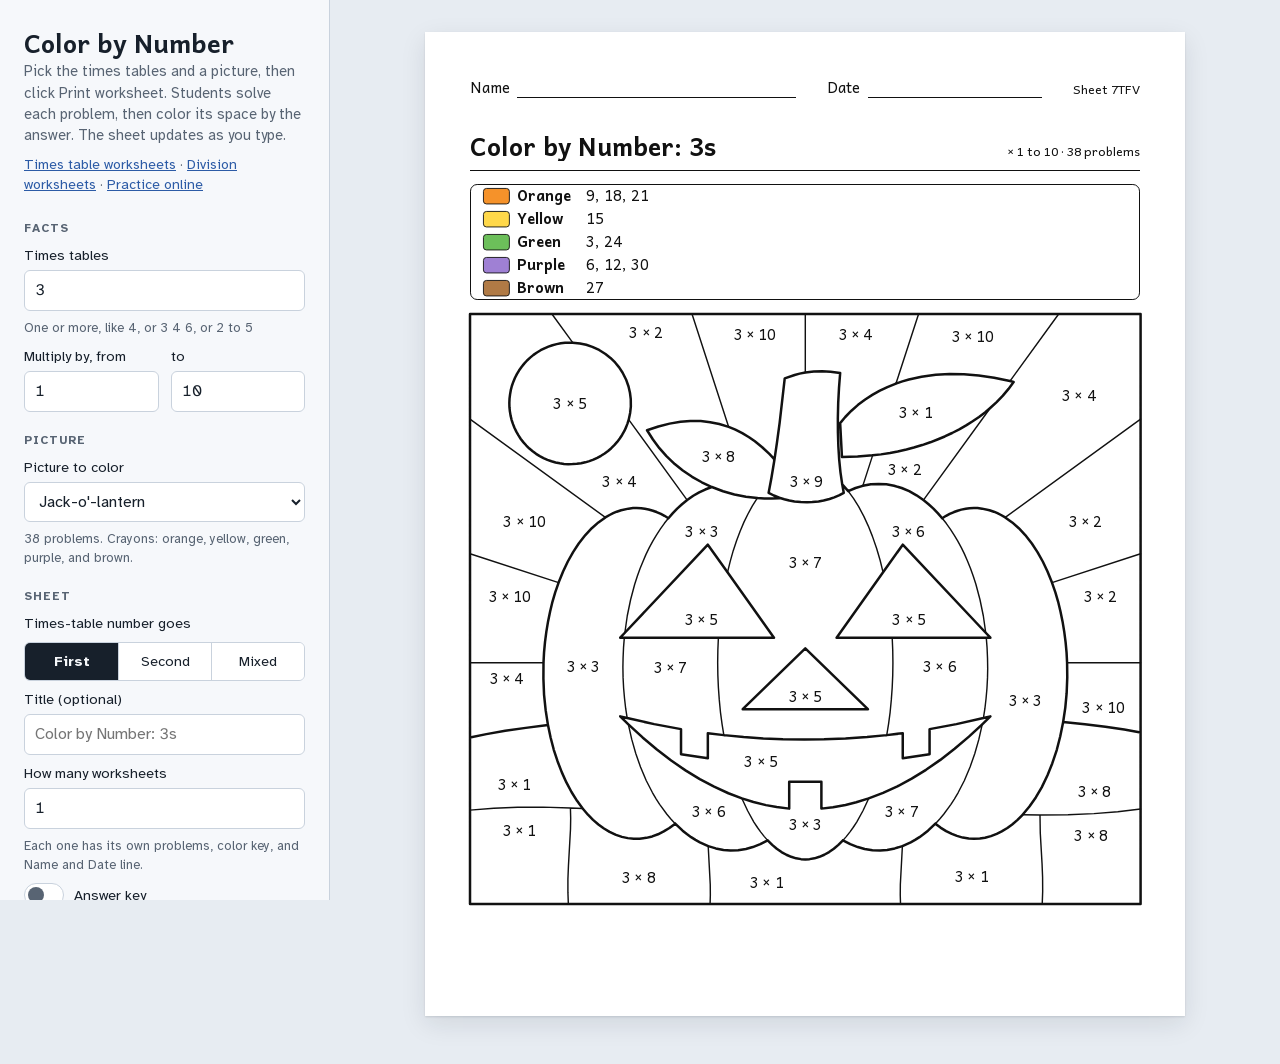
==== color-by-number/index.html @ a69d9760 "Turn the Halloween page into a Color by Number page The jack-o'-lantern is the first of many color-b" ====
<!doctype html>
<html lang="en">
<head>
<meta charset="utf-8">
<meta name="viewport" content="width=device-width, initial-scale=1">
<title>Color by Number</title>
<!-- Link previews: group texts and class emails show this title, text, and image. OG URLs must be absolute. -->
<meta name="description" content="Free printable color-by-number worksheets for times table practice. Pick the times tables and a picture, then print. Students solve each problem and color its space by the answer. Nothing to sign up for, and nothing is collected.">
<meta property="og:type" content="website">
<meta property="og:title" content="Color by Number">
<meta property="og:description" content="Free printable color-by-number worksheets. Pick the times tables and a picture, then print. Students color the picture by the answers.">
<meta property="og:url" content="https://www.andrew-mceachin.com/multiplication-worksheet/color-by-number/">
<meta property="og:image" content="https://www.andrew-mceachin.com/multiplication-worksheet/color-by-number/og-image.png">
<meta property="og:image:width" content="1200">
<meta property="og:image:height" content="630">
<meta name="twitter:card" content="summary_large_image">
<!-- Inline SVG favicon: a pencil-yellow tile with four colored squares, like a color key, so there is no extra file to serve. -->
<link rel="icon" href="data:image/svg+xml,%3Csvg xmlns='http://www.w3.org/2000/svg' viewBox='0 0 32 32'%3E%3Crect width='32' height='32' rx='7' fill='%23f5c13e'/%3E%3Cg stroke='%232a2206' stroke-width='1.8'%3E%3Crect x='6' y='6' width='9' height='9' rx='2' fill='%23f5922a'/%3E%3Crect x='17' y='6' width='9' height='9' rx='2' fill='%239f80d4'/%3E%3Crect x='6' y='17' width='9' height='9' rx='2' fill='%236cbf5a'/%3E%3Crect x='17' y='17' width='9' height='9' rx='2' fill='%23ffffff'/%3E%3C/g%3E%3C/svg%3E">
<link rel="stylesheet" href="../worksheet.css">
<style>
/* Page-only styles. Shared layout, panel, paper, and print rules are in
   worksheet.css. Below the header, the color key (1.3 in), the gap, and the
   picture (6.6 in) fill the 8.05 in the other pages give their grids. */

/* The Picture menu, styled like the text and number fields in worksheet.css. */
select {
  font: inherit;
  font-size: 1rem;
  color: var(--text);
  background: var(--field);
  border: 1px solid var(--line);
  border-radius: 6px;
  padding: 8px 10px;
  width: 100%;
  min-width: 0;
}
select:focus-visible { outline: 2px solid var(--blue); outline-offset: 2px; }

/* The color key: one row per color, each on one line: a swatch, the color's
   name, then its answers. Sizes in em follow the key's font size, which
   ColorByNumber.keyFont picks so the longest row fits. Its KEY_LEAD_EM is the
   swatch, name, and gaps set here. */
.cbn-key {
  flex: none;
  height: calc(var(--in) * 1.3);
  display: grid;
  grid-auto-rows: 1fr;
  align-items: center;
  padding: 0 calc(var(--in) * 0.14);
  border: calc(var(--in) * 0.014) solid var(--ink);
  border-radius: calc(var(--in) * 0.08);
  font-variant-numeric: tabular-nums lining-nums;
}
.cbn-row { display: flex; align-items: center; white-space: nowrap; line-height: 1.2; }
.cbn-swatch { flex: none; width: 1.8em; height: 1.1em; margin-right: 0.5em; overflow: visible; }
.cbn-swatch rect { stroke: var(--ink); stroke-width: 0.6px; }
.cbn-name { flex: none; width: 4em; margin-right: 0.6em; font-weight: 700; }

/* The picture, in hundredths of an inch (the SVG's units): the spaces, then
   the lines (thick where the color changes, thin between spaces of one
   color), then a label in each space, centered on its spot. The frame's line
   is half outside the picture, so the SVG doesn't clip it. */
.cbn-picture { display: block; flex: none; width: 100%; height: auto; overflow: visible; }
.cbn-lines path { fill: none; stroke: var(--ink); stroke-linejoin: round; stroke-linecap: round; }
.cbn-lines .outline { stroke-width: 2.8px; }
.cbn-lines .inner { stroke-width: 1.6px; }
.cbn-labels {
  font-family: var(--font-sheet);
  fill: var(--ink);
  text-anchor: middle;
  dominant-baseline: central;
  font-variant-numeric: tabular-nums lining-nums;
}
/* Answers on the key are bold, like the other pages' keys. */
.cbn-labels [data-part="answer"] { font-weight: 700; }
</style>
</head>
<body>
<div class="app">
  <aside class="panel">
    <div class="brand">
      <h1>Color by Number</h1>
      <p>Pick the times tables and a picture, then click Print worksheet. Students solve each problem, then color its space by the answer. The sheet updates as you type.</p>
      <p class="cross-link"><a href="../">Times table worksheets</a> · <a href="../division/">Division worksheets</a> · <a href="https://www.andrew-mceachin.com/times-tables-games/">Practice online</a></p>
    </div>

    <form id="settings" novalidate>
      <fieldset>
        <legend>Facts</legend>
        <label for="tables">Times tables
          <!-- Full keyboard on phones: the digit pad has no comma, dash, or space. -->
          <input id="tables" type="text" autocomplete="off" autocorrect="off" autocapitalize="off" spellcheck="false" value="3" aria-describedby="tables-msg">
        </label>
        <span id="tables-msg" class="hint">One or more, like 4, or 3 4 6, or 2 to 5</span>
        <div class="pair">
          <label for="from">Multiply by, from
            <input id="from" type="number" inputmode="numeric" min="0" max="99" value="1">
          </label>
          <label for="to">to
            <input id="to" type="number" inputmode="numeric" min="0" max="99" value="10">
          </label>
        </div>
        <span id="range-msg" class="err" hidden></span>
        <span id="facts-msg" class="err" hidden></span>
      </fieldset>

      <fieldset>
        <legend>Picture</legend>
        <!-- One option per picture loaded below, filled in by the page script. -->
        <label for="picture">Picture to color
          <select id="picture" aria-describedby="picture-hint"></select>
        </label>
        <span id="picture-hint" class="hint"></span>
      </fieldset>

      <fieldset>
        <legend>Sheet</legend>
        <span class="seg-caption" id="pos-label">Times-table number goes</span>
        <div class="seg" role="radiogroup" aria-labelledby="pos-label">
          <label><input type="radio" name="pos" id="pos-top" value="top" checked><span>First</span></label>
          <label><input type="radio" name="pos" id="pos-bottom" value="bottom"><span>Second</span></label>
          <label><input type="radio" name="pos" id="pos-mixed" value="mixed"><span>Mixed</span></label>
        </div>
        <label for="title">Title (optional)
          <input id="title" type="text" autocomplete="off" placeholder="Color by Number: 3s">
        </label>
        <label for="sheets">How many worksheets
          <input id="sheets" type="number" inputmode="numeric" min="1" max="40" value="1" aria-describedby="sheets-hint">
        </label>
        <span id="sheets-hint" class="hint">Each one has its own problems, color key, and Name and Date line.</span>
        <span id="sheets-msg" class="err" hidden></span>
        <!-- Not saved between visits, so nobody prints a key by accident. -->
        <label class="switch" for="answer-key">
          <input id="answer-key" type="checkbox" role="switch" autocomplete="off" aria-describedby="answer-key-hint">
          <span>Answer key</span>
        </label>
        <span id="answer-key-hint" class="hint">The key is the finished picture, with each answer in its space. Print one-sided, or the key lands on the back of the worksheet.</span>
      </fieldset>
    </form>

    <p class="summary" id="summary" aria-live="polite"></p>

    <div class="actions">
      <button type="button" class="btn-print" id="print">Print worksheet</button>
      <button type="button" class="btn-shuffle" id="shuffle">Shuffle again</button>
      <p class="print-note">Prints on letter paper: the worksheets, then their answer keys if the switch is on. Each shuffle makes new problems and a new color key for every worksheet.</p>
    </div>

    <p class="panel-footer"><a href="../privacy/">Privacy and data</a></p>
  </aside>

  <main class="preview" id="preview" aria-label="Worksheet preview"></main>
</div>

<script src="../worksheet-core.js"></script>
<script src="../worksheet-ui.js"></script>
<script src="color-by-number.js"></script>
<!-- The pictures, one file each, made by the drawings in tools/color-by-number/. The Picture menu lists them in this order. -->
<script src="pictures/jack-o-lantern.js"></script>
<script>
(function () {
  "use strict";

  // Shared logic lives in worksheet-core.js (pure) and worksheet-ui.js (DOM).
  // This page's own logic is in color-by-number.js (pure). Each picture is a
  // file in pictures/, drawn by its drawing in tools/color-by-number/.
  const C = window.WorksheetCore, UI = window.WorksheetUI, K = window.ColorByNumber, $ = UI.$;
  const PICTURES = window.ColorByNumberPictures;   // in the order the script tags load them
  const TABLES_HINT = "One or more, like 4, or 3 4 6, or 2 to 5";
  const TABLES_ERRORS = {
    empty: "Enter at least one times table, like 4.",
    format: "Use whole numbers from 0 to 99, like 4, or 3 4 6, or 2 to 5."
  };

  // The Picture menu, one option per picture. Filled in before saved settings
  // are restored, so a saved choice can find its option.
  for (const picture of PICTURES) {
    const option = UI.el("option", "", picture.title);
    option.value = picture.name;
    $("picture").append(option);
  }

  /** The chosen picture. A saved choice that's no longer offered falls back to the first. */
  function readPicture() {
    const picture = PICTURES.find((p) => p.name === $("picture").value) || PICTURES[0];
    $("picture").value = picture.name;
    return picture;
  }

  /** Where the table number goes: "top" (first), "bottom" (second), or "mixed". */
  const readPos = () => ["top", "bottom", "mixed"].find((v) => $("pos-" + v).checked) || "top";

  /** An SVG element with the given attributes. */
  function svgEl(tag, attrs = {}) {
    const n = document.createElementNS("http://www.w3.org/2000/svg", tag);
    for (const [k, v] of Object.entries(attrs)) n.setAttribute(k, v);
    return n;
  }

  /**
   * The color key: for each color, its swatch, its name, and the answers that
   * get it. data-color and data-answer mark the pieces the check reads back.
   */
  function buildKey(rows) {
    const box = UI.el("div", "cbn-key");
    box.setAttribute("translate", "no");   // browser translation must not rewrite the numbers
    box.style.fontSize = "calc(var(--in) * " + (K.keyFont(rows) / 72).toFixed(4) + ")";
    for (const row of rows) {
      const c = K.PALETTE.find((p) => p.color === row.color);
      const line = UI.el("div", "cbn-row");
      line.dataset.color = c.color;
      const swatch = svgEl("svg", { class: "cbn-swatch", viewBox: "0 0 18 11", "aria-hidden": "true" });
      swatch.append(svgEl("rect", { x: 0.3, y: 0.3, width: 17.4, height: 10.4, rx: 2, fill: c.fill }));
      const answers = UI.el("span");
      row.answers.forEach((a, i) => {
        if (i) answers.append(", ");
        const n = UI.el("span", "", String(a));
        n.dataset.answer = "";
        answers.append(n);
      });
      line.append(swatch, UI.el("span", "cbn-name", c.name), answers);
      box.append(line);
    }
    return box;
  }

  /**
   * The picture, with a label in every space: its problem on the worksheet,
   * or its answer on the answer key, whose spaces are painted their colors.
   * showAnswers must be exactly true, so a stray argument can't leak answers
   * onto a worksheet. data-part marks each piece of a label, so the check can
   * read it back, as on the other pages.
   */
  function buildPicture(picture, problems, showAnswers) {
    const key = showAnswers === true;
    const fill = new Map(K.PALETTE.map((c) => [c.color, c.fill]));
    // Labels are picture.labelPt points, in the picture's hundredths of an inch,
    // with the same air on each side of × as the times table page's one-line problems.
    const size = (picture.labelPt * 100) / 72, pad = (0.22 * size).toFixed(2);
    // translate="no": browser translation must not rewrite the numbers.
    const svg = svgEl("svg", {
      class: "cbn-picture", viewBox: "0 0 " + picture.width + " " + picture.height, role: "img", translate: "no",
      "aria-label": picture.title + ", a picture with " + picture.regions.length + " spaces to color" + (key ? ", colored in" : "")
    });
    const spaces = svgEl("g", { class: "cbn-spaces" });
    const lines = svgEl("g", { class: "cbn-lines" });
    const labels = svgEl("g", { class: "cbn-labels", "font-size": size.toFixed(3) });
    const part = (name, text, attrs) => {
      const n = svgEl("tspan", Object.assign({ "data-part": name }, attrs));
      n.textContent = text;
      return n;
    };
    picture.regions.forEach((r, i) => {
      spaces.append(svgEl("path", { "data-region": r.id, d: r.d, fill: key ? fill.get(r.color) : K.BLANK, "fill-rule": "evenodd" }));
      const label = svgEl("text", { "data-region": r.id, x: String(r.x), y: String(r.y) });
      const [a, b, product] = problems[i];
      if (key) label.append(part("answer", String(product)));
      else label.append(part("a", String(a)), part("sign", "×", { dx: pad }), part("b", String(b), { dx: pad }));
      labels.append(label);
    });
    lines.append(svgEl("path", { class: "outline", d: picture.outline }), svgEl("path", { class: "inner", d: picture.inner }));
    svg.append(spaces, lines, labels);
    return svg;
  }

  /**
   * Read one built page back as plain text for ColorByNumber.verifySheet: its
   * sheet code, its color key, and its picture's lines, spaces, and labels.
   * It reads every child of each part, so anything stray there fails the check.
   */
  function readPage(wrap) {
    const kids = (selector) => {
      const n = wrap.querySelector(selector);
      return n ? [...n.children] : [];
    };
    const text = (n) => (n ? n.textContent : null);
    return {
      codes: [...wrap.querySelectorAll("[data-code]")].map((n) => n.textContent),
      key: kids(".cbn-key").map((row) => ({
        color: row.dataset.color,
        name: text(row.querySelector(".cbn-name")),
        swatch: row.querySelector("rect") ? row.querySelector("rect").getAttribute("fill") : null,
        text: row.textContent,
        answers: [...row.querySelectorAll("[data-answer]")].map((n) => n.textContent)
      })),
      lines: kids(".cbn-lines").map((n) => n.getAttribute("d")),
      spaces: kids(".cbn-spaces").map((n) => ({ id: n.getAttribute("data-region"), d: n.getAttribute("d"), fill: n.getAttribute("fill") })),
      labels: kids(".cbn-labels").map((n) => ({
        id: n.getAttribute("data-region"), x: n.getAttribute("x"), y: n.getAttribute("y"), text: n.textContent,
        parts: [...n.querySelectorAll("[data-part]")].map((p) => [p.getAttribute("data-part"), p.textContent])
      }))
    };
  }

  /**
   * Draw every worksheet, then the answer keys when the Answer key switch is
   * on: all the worksheets first, then their keys in the same order. Pages are
   * built off screen, read back, and checked with ColorByNumber.verifySheet,
   * each key against its own worksheet. Only pages that pass go on screen, all
   * in one step, so no print path (the button, Cmd+P, the browser menu) can
   * reach a page that wasn't confirmed. Works like WorksheetUI.renderSheets.
   * Returns "ok", or "failed" when a check failed (the summary says so).
   */
  function renderSheets(picture, plans, factCount, title, rangeText) {
    const withKey = $("answer-key").checked;
    const count = plans.length;
    const meta = rangeText + "  ·  " + picture.regions.length + " problems";

    function buildPage(plan, s, code, isKey) {
      const wrap = UI.el("section", "sheet-wrap");
      // Preview-only label above the page (print hides it; CSS sets it in capitals).
      const which = count > 1 ? " " + (s + 1) + " of " + count : "";
      if (withKey || count > 1) wrap.append(UI.el("p", "page-label", (isKey ? "Answer key" : "Worksheet") + which));
      const paper = UI.el("div", "paper");
      paper.append(UI.buildHeader(title, meta, code, isKey), buildKey(plan.key), buildPicture(picture, plan.printed, isKey));
      wrap.append(paper);
      return wrap;
    }

    // The worksheets first. If any fails its check, show nothing at all.
    let built;
    try {
      built = plans.map((plan, s) => {
        const code = K.sheetCode(picture, plan.printed, plan.key);
        const wrap = buildPage(plan, s, code, false);
        const read = readPage(wrap);
        K.verifySheet(picture, read, null);
        return { plan, code, wrap, read };
      });
    } catch (e) {
      console.error("Worksheet check failed:", e);
      $("preview").replaceChildren();
      $("summary").textContent = UI.SHEET_FAILED;
      return "failed";
    }
    const sheetWraps = built.map((b) => b.wrap);

    // Then the keys, each checked against its worksheet as it was read back.
    // If any fails, the worksheets still show and no key does.
    let keyWraps = [];
    if (withKey) {
      try {
        keyWraps = built.map((b, s) => {
          const wrap = buildPage(b.plan, s, b.code, true);
          K.verifySheet(picture, b.read, readPage(wrap));
          return wrap;
        });
      } catch (e) {
        console.error("Answer key check failed:", e);
        $("preview").replaceChildren(...sheetWraps);
        $("summary").textContent = UI.KEY_FAILED;
        return "failed";
      }
    }
    $("preview").replaceChildren(...sheetWraps, ...keyWraps);

    const pagesText = withKey
      ? " Fills " + count + (count === 1 ? " page" : " pages") + ", plus " + count + " for the answer " + (count === 1 ? "key." : "keys.")
      : count > 1 ? " Fills " + count + " pages." : "";
    $("summary").replaceChildren(
      ...(count > 1 ? [UI.el("strong", "", UI.sheetsText(count)), document.createTextNode(", each with ")] : []),
      UI.el("strong", "", picture.regions.length + " problems"), document.createTextNode(" from "),
      UI.el("strong", "", factCount + (factCount === 1 ? " fact" : " facts")),
      document.createTextNode(", in " + K.pictureColors(picture).length + " colors. " + K.coverageText(plans.map((p) => p.problems), factCount) + pagesText)
    );
    return "ok";
  }

  function render(seed) {
    // The picture first: it says how many colors the facts must cover.
    const picture = readPicture();
    const colors = K.pictureColors(picture);
    const names = colors.map((c) => c.name.toLowerCase());
    $("picture-hint").textContent = picture.regions.length + " problems. Crayons: " +
      (names.length > 1 ? names.slice(0, -1).join(", ") + ", and " + names[names.length - 1] : names[0]) + ".";
    // Check every field first so all errors show at once.
    const parsed = C.parseNumberList($("tables").value, 0);
    UI.setMsg($("tables-msg"), parsed.error ? TABLES_ERRORS[parsed.error] : TABLES_HINT, !!parsed.error, [$("tables")]);
    const range = UI.readRange();
    const count = UI.readSheetCount();
    const tables = parsed.error || !range ? null : parsed.numbers;
    // Mixed builds the facts table-first, then flips half of them once planned.
    const pos = readPos();
    const facts = tables && C.multiplicationFacts(tables, range.from, range.to, pos !== "bottom");
    // Each color needs answers of its own, so the facts need as many different
    // answers as the picture has colors. The 0s alone have just one.
    const answers = facts ? new Set(facts.map((f) => f[2])).size : 0;
    const tooFew = !!facts && answers < colors.length;
    UI.setMsg($("facts-msg"), tooFew ? "These facts have only " + answers + (answers === 1 ? " answer" : " different answers") +
      ", and the picture needs " + colors.length + ", one for each color. Add a times table or widen the range." : "",
      tooFew, tooFew ? [$("tables"), $("from"), $("to")] : []);
    if (!facts || tooFew || !count) return "invalid";

    // Each worksheet plans from its own seed. One generator for both steps, so
    // switching to Mixed keeps the problems and only flips half of them.
    const plans = C.sheetSeeds(seed, count).map((s) => {
      const rand = C.mulberry32(s);
      const plan = K.planSheet(picture, facts, rand);
      return Object.assign(plan, { printed: pos === "mixed" ? C.mixOrder(plan.problems, rand) : plan.problems });
    });

    const autoTitle = "Color by Number: " + C.listLabel(tables, "s");
    $("title").placeholder = autoTitle;
    return renderSheets(picture, plans, facts.length, $("title").value.trim() || autoTitle, "× " + range.from + " to " + range.to);
  }

  UI.start({
    storeKey: "color-by-number:v1",
    fields: ["picture", "tables", "from", "to", "sheets", "title"],
    render,
    getExtra: () => ({ pos: readPos() }),
    applyExtra: (d) => { if (d.pos === "bottom" || d.pos === "mixed") $("pos-" + d.pos).checked = true; }
  });
})();
</script>
</body>
</html>
---- worksheet.css ----
/* Shared styles for the worksheet pages, including the stacked problem the
   times table and division pages print, and the fonts and colors the privacy
   page uses too. A page keeps only styles no other page uses inline: the
   one-line problem on the times table page, long division on the division
   page, the color key and picture on the Color by Number page, and the privacy
   page's reading column.

   Layout: settings column on the left, letter-size paper preview on the right. Stacks on phones. */

/* Fonts are served from this site (fonts/), not a font service, so the pages
   contact no other site (see privacy/). These are the "latin" subsets Google
   Fonts serves: English letters, digits, ×, ÷, and the en dash in titles.
   Other characters fall back to the system fonts in --font-sheet and
   --font-ui. Licenses: fonts/OFL-*.txt. */
@font-face { font-family: "Andika"; font-weight: 400; font-display: swap; src: url("fonts/andika-400.woff2") format("woff2"); }
@font-face { font-family: "Andika"; font-weight: 700; font-display: swap; src: url("fonts/andika-700.woff2") format("woff2"); }
@font-face { font-family: "Atkinson Hyperlegible"; font-weight: 400; font-display: swap; src: url("fonts/atkinson-hyperlegible-400.woff2") format("woff2"); }
@font-face { font-family: "Atkinson Hyperlegible"; font-weight: 700; font-display: swap; src: url("fonts/atkinson-hyperlegible-700.woff2") format("woff2"); }

:root {
  --desk: #e7ecf2;
  --surface: #f6f8fb;
  --text: #17202b;
  --muted: #586473;
  --line: #c9d2dd;
  --field: #ffffff;
  --pencil: #f5c13e;
  --pencil-ink: #2a2206;
  --blue: #2c5ba6;
  --error: #b42318;
  /* Paper stays paper in both themes. */
  --paper: #ffffff;
  --ink: #111111;
  --rule: #9aa3ad;
  --font-sheet: "Andika", "Avenir Next", "Segoe UI", system-ui, sans-serif;
  --font-ui: "Atkinson Hyperlegible", system-ui, -apple-system, "Segoe UI", sans-serif;
  color-scheme: light;
}
@media (prefers-color-scheme: dark) {
  :root {
    --desk: #0f141b;
    --surface: #161d26;
    --text: #e4e9ef;
    --muted: #98a4b2;
    --line: #2b3542;
    --field: #0f141b;
    --pencil: #f5c13e;
    --pencil-ink: #2a2206;
    --blue: #8eb2ef;
    --error: #ff8f86;
    color-scheme: dark;
  }
}

* { box-sizing: border-box; }
html, body { margin: 0; }
body {
  background: var(--desk);
  color: var(--text);
  font: 15px/1.45 var(--font-ui);
}

.app {
  display: grid;
  grid-template-columns: minmax(270px, 330px) minmax(0, 1fr);
  min-height: 100vh;
}

/* ---------- Settings panel ---------- */
.panel {
  background: var(--surface);
  border-right: 1px solid var(--line);
  padding: 28px 24px 32px;
  display: flex;
  flex-direction: column;
  gap: 24px;
  position: sticky;
  top: 0;
  height: 100vh;
  overflow-y: auto;
}
.brand h1 {
  font-family: var(--font-sheet);
  font-weight: 700;
  font-size: 1.6rem;
  line-height: 1.15;
  margin: 0 0 4px;
  text-wrap: balance;
}
.brand p { margin: 0; color: var(--muted); font-size: 0.92rem; }

form { display: flex; flex-direction: column; gap: 20px; }
fieldset { border: 0; margin: 0; padding: 0; display: flex; flex-direction: column; gap: 8px; min-width: 0; }
legend {
  font-size: 0.74rem;
  font-weight: 700;
  letter-spacing: 0.08em;
  text-transform: uppercase;
  color: var(--muted);
  padding: 0;
  margin-bottom: 8px;
}
label { display: flex; flex-direction: column; gap: 4px; font-size: 0.9rem; }
.pair { display: grid; grid-template-columns: 1fr 1fr; gap: 12px; }

input[type="text"], input[type="number"] {
  font: inherit;
  font-size: 1rem;
  color: var(--text);
  background: var(--field);
  border: 1px solid var(--line);
  border-radius: 6px;
  padding: 8px 10px;
  width: 100%;
  min-width: 0;
  font-variant-numeric: tabular-nums;
}
input:focus-visible, button:focus-visible {
  outline: 2px solid var(--blue);
  outline-offset: 2px;
}
input[aria-invalid="true"] { border-color: var(--error); }
.hint { font-size: 0.82rem; color: var(--muted); }
.err { font-size: 0.82rem; color: var(--error); }

/* Answer key switch: a checkbox drawn as an on/off switch. Colors follow the
   times table page's segmented control: field color when off, text color when on. */
label.switch { flex-direction: row; align-items: center; gap: 10px; cursor: pointer; }
.switch input {
  appearance: none;
  -webkit-appearance: none;
  flex: none;
  position: relative;
  width: 40px;
  height: 24px;
  margin: 0;
  border: 1px solid var(--line);
  border-radius: 12px;
  background: var(--field);
  cursor: pointer;
  transition: background-color 0.15s;
}
.switch input::before {
  content: "";
  position: absolute;
  top: 3px;
  left: 3px;
  width: 16px;
  height: 16px;
  border-radius: 50%;
  background: var(--muted);
  transition: transform 0.15s;
}
.switch input:checked { background: var(--text); border-color: var(--text); }
.switch input:checked::before { background: var(--surface); transform: translateX(16px); }

/* Segmented control (radio buttons drawn as one bar), like the Layout choice
   on both pages (two options) and the times table page's "Times-table number
   goes" (three). Every option gets an equal share of the width. */
.seg-caption { font-size: 0.9rem; }
.seg {
  display: grid;
  grid-auto-flow: column;
  grid-auto-columns: 1fr;
  border: 1px solid var(--line);
  border-radius: 6px;
  overflow: hidden;
}
.seg label { position: relative; display: block; }
.seg input { position: absolute; opacity: 0; inset: 0; margin: 0; cursor: pointer; }
.seg span {
  display: block;
  text-align: center;
  padding: 8px 6px;
  font-size: 0.9rem;
  background: var(--field);
  cursor: pointer;
}
.seg label + label span { border-left: 1px solid var(--line); }
.seg input:checked + span { background: var(--text); color: var(--surface); font-weight: 700; }
.seg input:focus-visible + span { outline: 2px solid var(--blue); outline-offset: 2px; }

.summary {
  font-size: 0.88rem;
  color: var(--muted);
  border-top: 1px solid var(--line);
  padding-top: 16px;
  margin: 0;
}
.summary strong { color: var(--text); font-variant-numeric: tabular-nums; }

.actions { display: flex; flex-direction: column; gap: 10px; }
button {
  font: inherit;
  font-weight: 700;
  font-size: 1rem;
  border-radius: 6px;
  padding: 11px 14px;
  cursor: pointer;
  border: 1px solid transparent;
}
.btn-print { background: var(--pencil); color: var(--pencil-ink); }
.btn-print:hover { filter: brightness(1.05); }
.btn-print:disabled { opacity: 0.5; cursor: not-allowed; }
.btn-shuffle { background: transparent; color: var(--text); border-color: var(--line); }
.btn-shuffle:hover { border-color: var(--muted); }
.print-note { font-size: 0.8rem; color: var(--muted); margin: 0; }
.brand .cross-link { font-size: 0.88rem; margin: 8px 0 0; }
.cross-link a, .panel-footer a { color: var(--blue); }
/* The privacy link, at the very bottom of the panel. margin-top: auto pushes
   it down when the panel is taller than its contents. */
.panel-footer { font-size: 0.82rem; margin: auto 0 0; }

/* ---------- Preview ---------- */
.preview {
  padding: 32px 32px 48px;
  display: flex;
  flex-direction: column;
  align-items: center;
  gap: 28px;
  min-width: 0;
}
.sheet-wrap { width: min(100%, 760px); container-type: inline-size; }
/* While a setting needs fixing, the last good sheet stays up but dimmed, and it
   won't print (see the print rules below), matching the disabled Print button. */
.preview.stale .sheet-wrap { opacity: 0.4; }
.page-label {
  font-size: 0.78rem;
  letter-spacing: 0.06em;
  text-transform: uppercase;
  color: var(--muted);
  margin: 0 0 8px;
}

/* All sheet sizes are in inches so screen and print match. */
.paper {
  --in: calc(100cqw / 8.5);
  width: 100%;
  aspect-ratio: 8.5 / 11;
  background: var(--paper);
  color: var(--ink);
  padding: calc(var(--in) * 0.5);
  display: flex;
  flex-direction: column;
  gap: calc(var(--in) * 0.15);
  font-family: var(--font-sheet);
  box-shadow: 0 1px 2px rgba(15, 25, 40, 0.12), 0 8px 24px rgba(15, 25, 40, 0.10);
  overflow: hidden;
}
.ws-head {
  height: calc(var(--in) * 1.05);
  display: flex;
  flex-direction: column;
  justify-content: space-between;
  border-bottom: calc(var(--in) * 0.014) solid var(--ink);
  padding-bottom: calc(var(--in) * 0.1);
  flex: none;
}
.ws-fields {
  display: flex;
  gap: calc(var(--in) * 0.35);
  font-size: calc(var(--in) * 12 / 72);
}
.ws-field { display: flex; align-items: flex-end; gap: calc(var(--in) * 0.08); }
.ws-field.name { flex: 1 1 auto; }
.ws-field.date { flex: 0 0 calc(var(--in) * 2.4); }
.ws-field .blank { flex: 1; border-bottom: calc(var(--in) * 0.01) solid var(--ink); height: 1.1em; }
/* Answer key pages put this label where Name and Date go. */
.ws-key-label { align-self: flex-end; font-weight: 700; letter-spacing: 0.06em; text-transform: uppercase; }
/* The sheet code matches a key to its worksheet: small, at the right end of the line. */
.ws-code {
  align-self: flex-end;
  margin-left: auto;
  font-size: calc(var(--in) * 10 / 72);
  white-space: nowrap;
  font-variant-numeric: tabular-nums;
}
.ws-title {
  display: flex;
  justify-content: space-between;
  align-items: baseline;
  gap: calc(var(--in) * 0.2);
}
.ws-title h2 {
  margin: 0;
  font-size: calc(var(--in) * 20 / 72);
  font-weight: 700;
  line-height: 1.1;
  white-space: nowrap;
  overflow: hidden;
  text-overflow: ellipsis;
  min-width: 0;
}
.ws-meta {
  font-size: calc(var(--in) * 10 / 72);
  white-space: nowrap;
  font-variant-numeric: tabular-nums;
}

.ws-grid { display: grid; flex: none; }

/* One stacked problem, on both pages: the top number, then the sign and the
   bottom number over a rule. Built by WorksheetUI.stackedProblem. */
.stacked {
  justify-self: center;
  align-self: start;
  width: 2.8em;
  padding-top: 0.35em;
  line-height: 1.2;
  text-align: right;
  font-variant-numeric: tabular-nums lining-nums;
}
.stacked .n2 {
  display: flex;
  justify-content: space-between;
  border-bottom: 0.08em solid var(--ink);
  padding-bottom: 0.05em;
}
/* The answer spot under the rule: empty on the worksheet, filled on the answer
   key. Rows already leave room for it, so nothing moves. Flex end keeps the
   answer under the ones digits; if a wide fallback font makes 9801 wider than
   the problem, it spills left into the cell's spare room, not into a neighbor. */
.stacked .ans {
  display: flex;
  justify-content: flex-end;
  padding-top: 0.12em;
  font-weight: 700;
}
@media (max-width: 820px) {
  .app { grid-template-columns: minmax(0, 1fr); }
  .panel { position: static; height: auto; border-right: 0; border-bottom: 1px solid var(--line); padding: 24px 16px; }
  .preview { padding: 24px 16px 40px; }
}
@media (prefers-reduced-motion: reduce) { * { transition: none !important; } }

/* ---------- Print: only the sheets, one per page ----------
   The page margins hold the 0.5 in border that the paper's padding draws on
   screen, and the paper takes only the height it needs: the header, the gap,
   and the grid come to 9.25 in (GRID_H in worksheet-core.js), well inside the
   10 in between the margins. Phones and some browsers ignore @page margins
   and use their own, and iPhone Safari adds a footer, so the spare room keeps
   each sheet on one page there too. A fixed-height paper on a zero-margin
   page did not fit: it overflowed onto a second page. */
@media print {
  @page { size: letter; margin: 0.5in; }
  html, body { background: #fff; }
  .panel, .page-label { display: none !important; }
  .app { display: block; min-height: 0; }
  .preview { display: block; padding: 0; }
  .preview.stale { display: none; }
  .sheet-wrap { width: 7.5in; margin: 0 auto; container-type: normal; }
  .paper {
    --in: 1in;
    width: 7.5in;
    height: auto;
    aspect-ratio: auto;
    padding: 0;
    box-shadow: none;
    break-inside: avoid;
    break-after: page;
  }
  .sheet-wrap:last-child .paper { break-after: auto; }
}
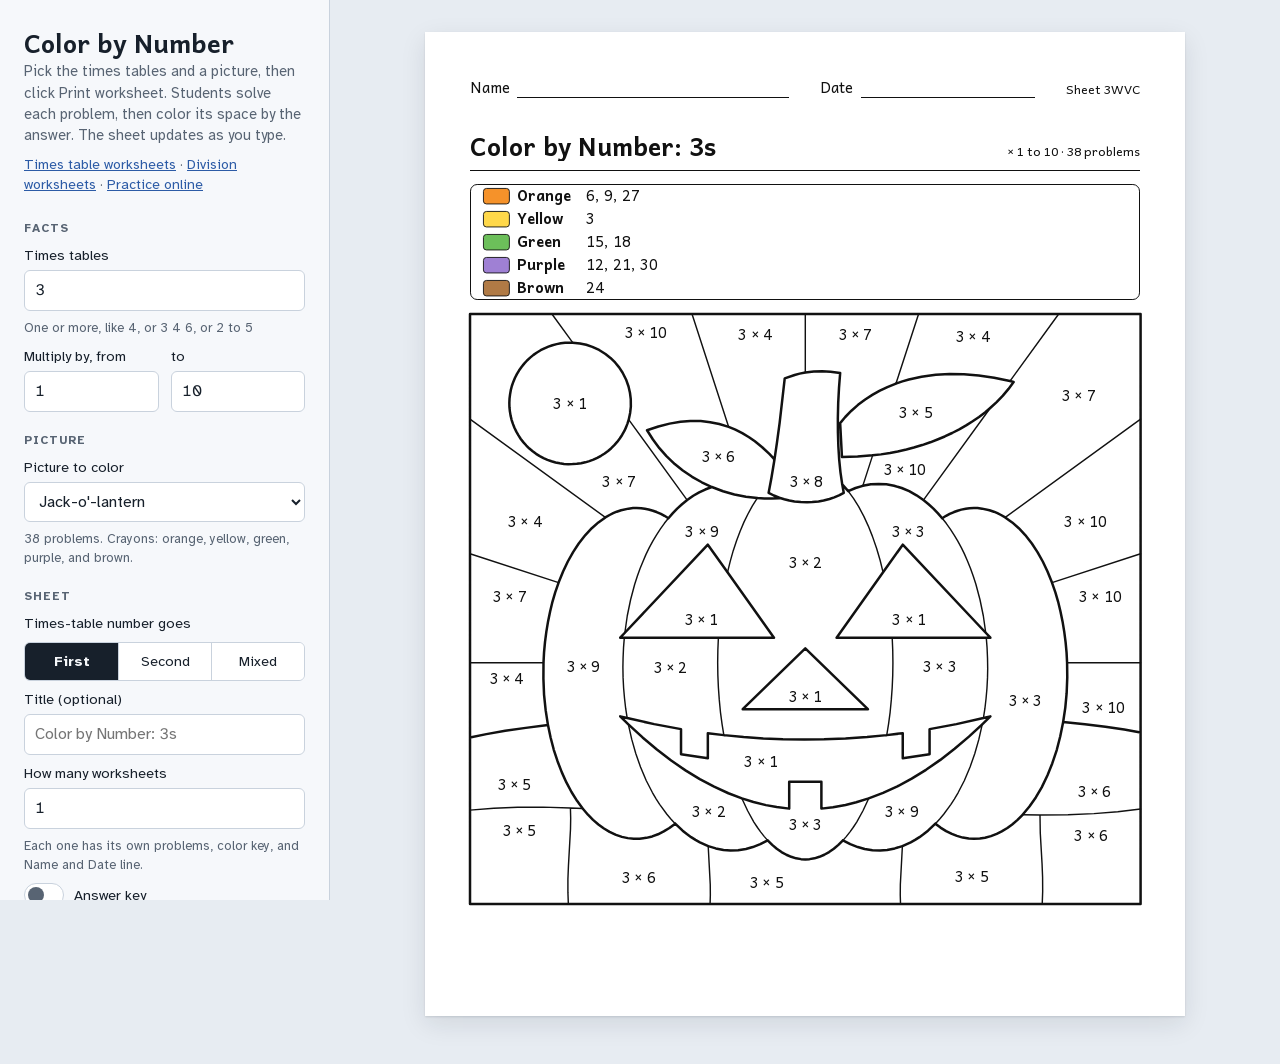
==== commit f0f2e754: "Move the worksheets to worksheets.hearthandwit.com The custom domain (CNAME), the pages' own address" ====
--- a/color-by-number/index.html
+++ b/color-by-number/index.html
@@ -9,8 +9,8 @@
 <meta property="og:type" content="website">
 <meta property="og:title" content="Color by Number">
 <meta property="og:description" content="Free printable color-by-number worksheets. Pick the times tables and a picture, then print. Students color the picture by the answers.">
-<meta property="og:url" content="https://www.andrew-mceachin.com/multiplication-worksheet/color-by-number/">
-<meta property="og:image" content="https://www.andrew-mceachin.com/multiplication-worksheet/color-by-number/og-image.png">
+<meta property="og:url" content="https://worksheets.hearthandwit.com/color-by-number/">
+<meta property="og:image" content="https://worksheets.hearthandwit.com/color-by-number/og-image.png">
 <meta property="og:image:width" content="1200">
 <meta property="og:image:height" content="630">
 <meta name="twitter:card" content="summary_large_image">
@@ -81,7 +81,7 @@
     <div class="brand">
       <h1>Color by Number</h1>
       <p>Pick the times tables and a picture, then click Print worksheet. Students solve each problem, then color its space by the answer. The sheet updates as you type.</p>
-      <p class="cross-link"><a href="../">Times table worksheets</a> · <a href="../division/">Division worksheets</a> · <a href="https://www.andrew-mceachin.com/times-tables-games/">Practice online</a></p>
+      <p class="cross-link"><a href="../">Times table worksheets</a> · <a href="../division/">Division worksheets</a> · <a href="https://timestables.hearthandwit.com/">Practice online</a></p>
     </div>
 
     <form id="settings" novalidate>
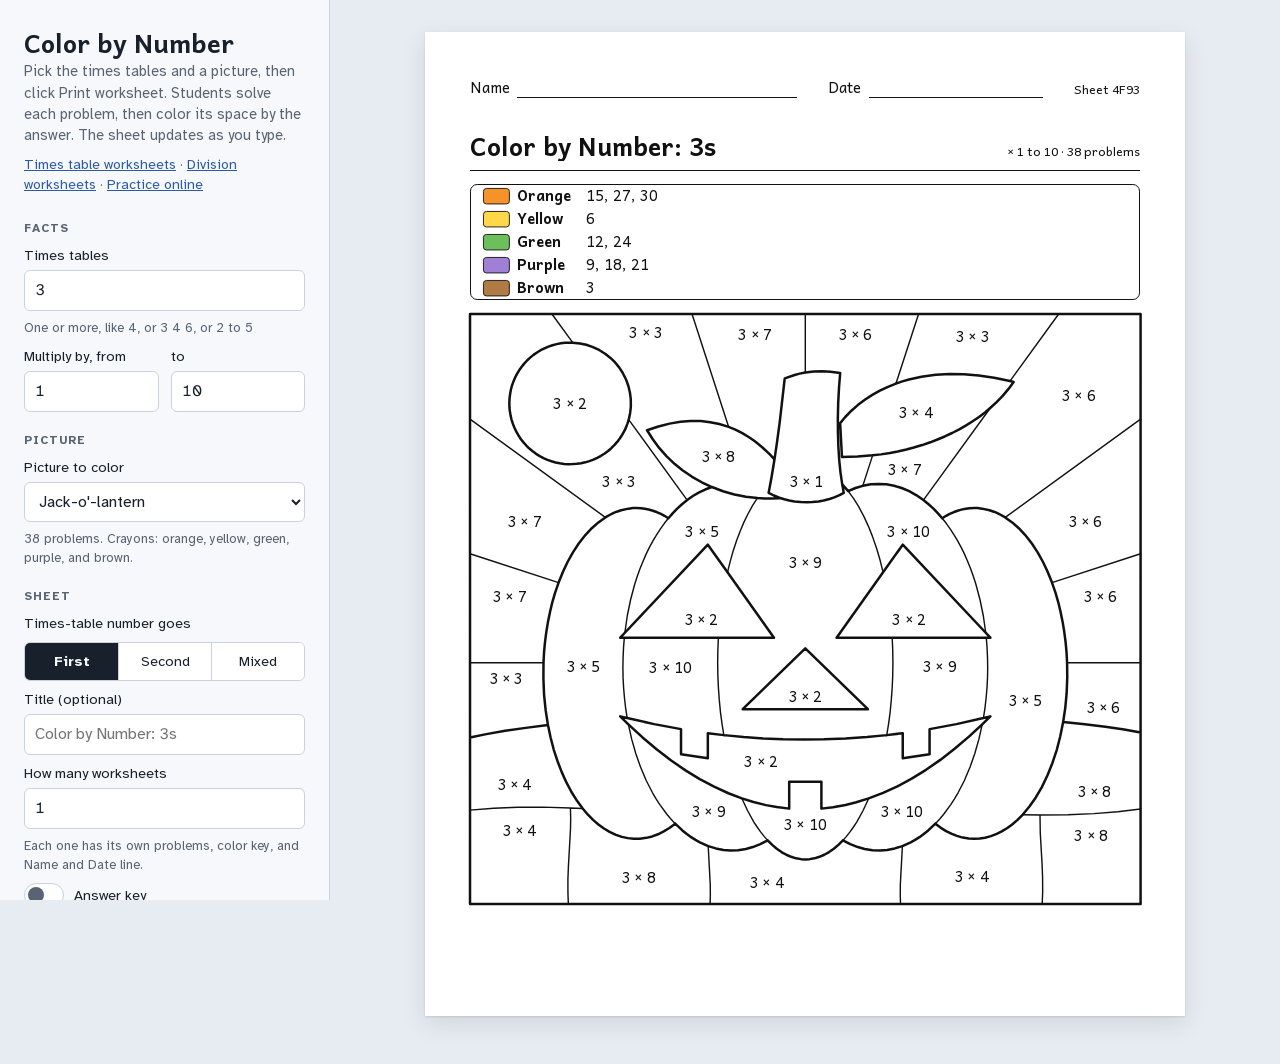
==== commit 0c440a3b: "Give the worksheets their own tab icon The times table page used the same yellow times-sign icon as " ====
--- a/color-by-number/index.html
+++ b/color-by-number/index.html
@@ -14,8 +14,8 @@
 <meta property="og:image:width" content="1200">
 <meta property="og:image:height" content="630">
 <meta name="twitter:card" content="summary_large_image">
-<!-- Inline SVG favicon: a pencil-yellow tile with four colored squares, like a color key, so there is no extra file to serve. -->
-<link rel="icon" href="data:image/svg+xml,%3Csvg xmlns='http://www.w3.org/2000/svg' viewBox='0 0 32 32'%3E%3Crect width='32' height='32' rx='7' fill='%23f5c13e'/%3E%3Cg stroke='%232a2206' stroke-width='1.8'%3E%3Crect x='6' y='6' width='9' height='9' rx='2' fill='%23f5922a'/%3E%3Crect x='17' y='6' width='9' height='9' rx='2' fill='%239f80d4'/%3E%3Crect x='6' y='17' width='9' height='9' rx='2' fill='%236cbf5a'/%3E%3Crect x='17' y='17' width='9' height='9' rx='2' fill='%23ffffff'/%3E%3C/g%3E%3C/svg%3E">
+<!-- Inline SVG favicon, so there is no extra file to serve: the worksheets mark, an answer-key red tile holding a cream sheet with a check. It is the tab-size cut of the full mark (which adds a times sign and an answer blank); its thin strokes would be under 1 px in a 16 px tab, so only the sheet and a heavy check are kept. -->
+<link rel="icon" href="data:image/svg+xml,%3Csvg xmlns='http://www.w3.org/2000/svg' viewBox='0 0 32 32'%3E%3Crect width='32' height='32' rx='7' fill='%23B3261E'/%3E%3Crect x='6' y='4' width='20' height='24' rx='2.5' fill='%23FFF9EE'/%3E%3Cpath d='M10 16.5L14 20.5L22 12' fill='none' stroke='%23B3261E' stroke-width='4' stroke-linecap='round' stroke-linejoin='round'/%3E%3C/svg%3E">
 <link rel="stylesheet" href="../worksheet.css">
 <style>
 /* Page-only styles. Shared layout, panel, paper, and print rules are in
